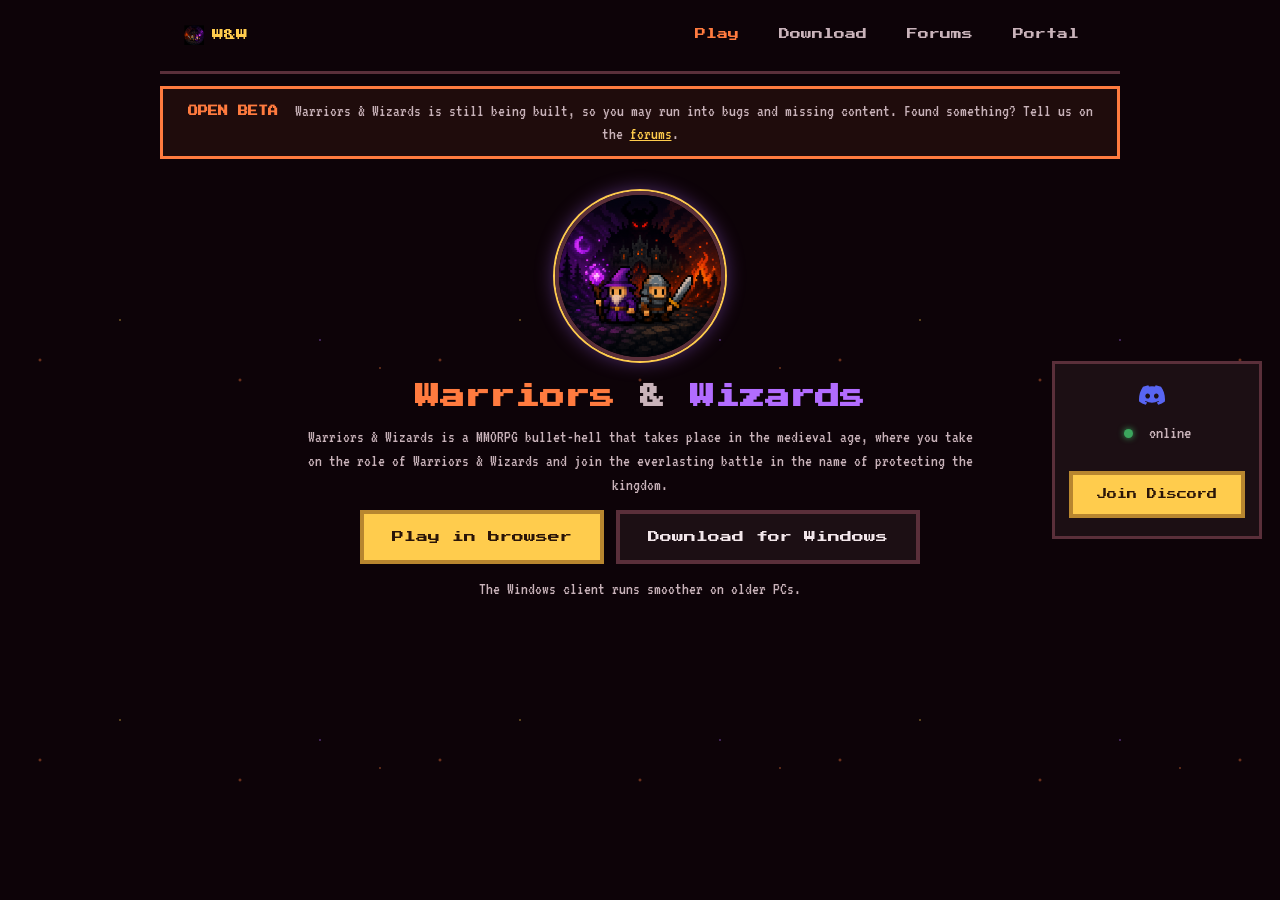
==== index.html @ 1b779837 "hmm" ====
<!DOCTYPE html>
<html lang="en">
<head>
<meta charset="UTF-8">
<meta name="viewport" content="width=device-width, initial-scale=1.0">
<title>Warriors &amp; Wizards</title>
<meta name="description" content="Warriors &amp; Wizards is a free online action RPG. Play it in your browser or download the Windows client.">
<link rel="icon" href="assets/favicon-32.png" type="image/png" sizes="32x32">
<link rel="apple-touch-icon" href="assets/favicon-192.png">
<link rel="preconnect" href="https://fonts.googleapis.com">
<link rel="preconnect" href="https://fonts.gstatic.com" crossorigin>
<link href="https://fonts.googleapis.com/css2?family=Press+Start+2P&family=VT323&display=swap" rel="stylesheet">
<link rel="stylesheet" href="css/style.css">
</head>
<body>

<div class="embers"></div>

<nav class="site-nav" aria-label="Site">
  <a class="nav-brand" href="/"><img src="assets/favicon-32.png" alt="" width="20" height="20"> W&amp;W</a>
  <div class="nav-links">
    <a href="https://play.warriorsandwizards.com" class="nav-link nav-play">Play</a>
    <a href="/download/" class="nav-link">Download</a>
    <a href="https://forums.warriorsandwizards.com" class="nav-link">Forums</a>
    <a href="https://portal.warriorsandwizards.com" class="nav-link">Portal</a>
  </div>
</nav>

<div class="beta-banner" role="note">
  <strong>OPEN BETA</strong> Warriors &amp; Wizards is still being built, so you may run into bugs and missing content. Found something? Tell us on the <a href="https://forums.warriorsandwizards.com">forums</a>.
</div>

<main>
  <section class="hero">
    <div class="hero-art-wrap">
      <img class="hero-art" src="assets/hero-art.png" alt="Wizards &amp; Warriors key art — a wizard and warrior stand before a burning castle under a purple moon">
    </div>
    <div class="hero-text">
      <h1 class="game-title"><span class="t-war">Warriors</span> <span class="amp">&amp;</span> <span class="t-wiz">Wizards</span></h1>
      <p class="tagline">Warriors &amp; Wizards is a MMORPG bullet-hell that takes place in the medieval age, where you take on the role of Warriors &amp; Wizards and join the everlasting battle in the name of protecting the kingdom.</p>
      <div class="cta-row">
        <a class="btn btn-primary" href="https://play.warriorsandwizards.com">Play in browser</a>
        <a class="btn btn-secondary" href="/download/">Download for Windows</a>
      </div>
      <p class="hint">The Windows client runs smoother on older PCs.</p>
    </div>
  </section>

</main>

<aside class="side-ad">
    <div id="discord-card" class="discord-card" hidden>
      <div class="discord-head">
        <svg class="discord-icon" viewBox="0 0 127.14 96.36" aria-hidden="true">
          <path fill="currentColor" d="M107.7,8.07A105.15,105.15,0,0,0,81.47,0a72.06,72.06,0,0,0-3.36,6.83A97.68,97.68,0,0,0,49,6.83,72.37,72.37,0,0,0,45.64,0,105.89,105.89,0,0,0,19.39,8.09C2.79,32.65-1.71,56.6.54,80.21h0A105.73,105.73,0,0,0,32.71,96.36,77.7,77.7,0,0,0,39.6,85.25a68.42,68.42,0,0,1-10.85-5.18c.91-.66,1.8-1.34,2.66-2a75.57,75.57,0,0,0,64.32,0c.87.71,1.76,1.39,2.66,2a68.68,68.68,0,0,1-10.87,5.19,77,77,0,0,0,6.89,11.1A105.25,105.25,0,0,0,126.6,80.22h0C129.24,52.84,122.09,29.11,107.7,8.07ZM42.45,65.69C36.18,65.69,31,60,31,53s5-12.74,11.43-12.74S54,46,53.89,53,48.84,65.69,42.45,65.69Zm42.24,0C78.41,65.69,73.25,60,73.25,53s5-12.74,11.44-12.74S96.23,46,96.12,53,91.08,65.69,84.69,65.69Z"/>
        </svg>
        <span id="discord-name" class="discord-name"></span>
      </div>
      <div class="discord-status">
        <span class="online-dot"></span>
        <span id="discord-online"></span> online
      </div>
      <div id="discord-avatars" class="discord-avatars"></div>
      <a id="discord-join" class="btn btn-primary" href="#" target="_blank" rel="noopener">Join Discord</a>
    </div>
</aside>

<script src="js/script.js"></script>
</body>
</html>
---- css/style.css ----
:root {
  --bg: #0d0308;
  --panel: #1c0f14;
  --border: #5a2f3a;
  --gold: #ffcc4d;
  --purple: #b26cff;
  --ember: #ff7b3f;
  --text: #f2e6ea;
  --text-dim: #c9b3ba;
  --font-pixel: 'Press Start 2P', monospace;
  --font-body: 'VT323', monospace;
}

* { box-sizing: border-box; }

body {
  margin: 0;
  background: var(--bg);
  color: var(--text);
  font-family: var(--font-body);
  font-size: 20px;
  line-height: 1.5;
  overflow-x: hidden;
}

/* drifting ember particles for atmosphere */
.embers {
  position: fixed;
  inset: 0;
  z-index: -1;
  pointer-events: none;
  background-image:
    radial-gradient(2px 2px at 10% 90%, var(--ember), transparent),
    radial-gradient(1.5px 1.5px at 30% 80%, var(--gold), transparent),
    radial-gradient(2px 2px at 60% 95%, var(--ember), transparent),
    radial-gradient(1.5px 1.5px at 80% 85%, var(--purple), transparent),
    radial-gradient(1.5px 1.5px at 95% 92%, var(--ember), transparent);
  background-repeat: repeat;
  background-size: 400px 400px;
  animation: drift 14s linear infinite;
  opacity: 0.6;
}
@keyframes drift {
  from { background-position: 0 0; }
  to { background-position: 0 -400px; }
}

.hero {
  display: flex;
  flex-direction: column;
  align-items: center;
  text-align: center;
  gap: 18px;
  max-width: 720px;
  margin: 0 auto;
  padding: 32px 24px 12px;
}
.hero-text {
  max-width: 100%;
}
.game-title {
  font-family: var(--font-pixel);
  font-size: 25px;
  line-height: 1.4;
  margin: 0 0 11px;
}
.t-war { color: var(--ember); }
.t-wiz { color: var(--purple); }
.amp { color: var(--text-dim); }
.hero-art-wrap {
  flex: 0 0 auto;
  width: 170px;
  height: 170px;
  border-radius: 50%;
  overflow: hidden;
  border: 4px solid var(--border);
  box-shadow: 0 0 0 2px var(--gold), 0 0 20px rgba(178, 108, 255, 0.45);
}
.hero-art {
  width: 100%;
  height: 100%;
  object-fit: cover;
  display: block;
}

.info {
  text-align: center;
  padding: 12px 24px 40px;
  max-width: 680px;
  margin: 0 auto;
}
.coming-soon {
  font-family: var(--font-pixel);
  font-size: 16px;
  color: var(--gold);
  letter-spacing: 2px;
  margin-bottom: 11px;
}
.glow {
  text-shadow: 0 0 10px rgba(255, 204, 77, 0.6), 0 0 22px rgba(178, 108, 255, 0.4);
}
.tagline {
  font-size: 17px;
  line-height: 1.4;
  color: var(--text-dim);
  margin: 0 0 14px;
}
.tagline:last-child {
  margin-bottom: 0;
}

.discord-card {
  display: inline-flex;
  flex-direction: column;
  align-items: center;
  gap: 14px;
  background: var(--panel);
  border: 3px solid var(--border);
  padding: 22px 28px;
}
.discord-head {
  display: flex;
  align-items: center;
  gap: 10px;
}
.discord-icon {
  width: 26px;
  height: 26px;
  color: #5865f2;
}
.discord-name {
  font-family: var(--font-pixel);
  font-size: 13px;
  color: var(--text);
}
.discord-status {
  display: flex;
  align-items: center;
  gap: 8px;
  font-size: 18px;
  color: var(--text-dim);
}
.online-dot {
  width: 9px;
  height: 9px;
  border-radius: 50%;
  background: #3ba55d;
  box-shadow: 0 0 6px #3ba55d;
}
.discord-avatars {
  display: flex;
}
.discord-avatar {
  width: 32px;
  height: 32px;
  border-radius: 50%;
  border: 2px solid var(--panel);
  margin-left: -10px;
  background: #23272a;
}
.discord-avatar:first-child { margin-left: 0; }

.btn {
  display: inline-block;
  padding: 14px 28px;
  font-family: var(--font-pixel);
  font-size: 12px;
  text-decoration: none;
  border: 4px solid var(--border);
  transition: transform 0.1s ease, background 0.15s ease;
}
.btn:active { transform: translateY(2px); }
.btn-primary {
  background: var(--gold);
  color: #2a1508;
  border-color: #b8862f;
}
.btn-primary:hover { background: #ffd86b; }

.site-footer {
  text-align: center;
  padding: 24px;
  font-size: 16px;
  color: var(--text-dim);
}
.site-footer a {
  color: var(--purple);
  text-decoration: none;
}
.site-footer a:hover { color: var(--gold); }

@media (max-width: 640px) {
  .hero {
    flex-direction: column;
    text-align: center;
    padding-top: 24px;
    gap: 18px;
  }
  .hero-text { text-align: center; }
  .hero-art-wrap { width: 130px; height: 130px; }
  .game-title { font-size: 21px; }
  .coming-soon { font-size: 15px; }
  .tagline { font-size: 16px; }
}

/* ---- site navigation (Play / Download / Forums) ---- */
.site-nav {
  display: flex;
  align-items: center;
  justify-content: space-between;
  gap: 16px;
  max-width: 960px;
  margin: 0 auto;
  padding: 14px 24px;
  border-bottom: 3px solid var(--border);
}
.nav-brand {
  display: inline-flex;
  align-items: center;
  gap: 8px;
  font-family: var(--font-pixel);
  font-size: 12px;
  color: var(--gold);
  text-decoration: none;
}
.nav-links { display: flex; gap: 6px; }
.nav-link {
  font-family: var(--font-pixel);
  font-size: 11px;
  color: var(--text-dim);
  text-decoration: none;
  padding: 10px 14px;
  border: 3px solid transparent;
}
.nav-link:hover, .nav-link.is-current { color: var(--gold); border-color: var(--border); background: var(--panel); }
.nav-play { color: var(--ember); }

/* ---- landing calls to action ---- */
.cta-row {
  display: flex;
  flex-wrap: wrap;
  justify-content: center;
  gap: 12px;
  margin: 6px 0 12px;
}
.btn-secondary {
  background: var(--panel);
  color: var(--text);
  border-color: var(--border);
}
.btn-secondary:hover { border-color: var(--purple); color: var(--gold); }
.hint {
  font-size: 17px;
  color: var(--text-dim);
  margin: 0;
}
.hint a { color: var(--purple); text-decoration: none; }
.hint a:hover { color: var(--gold); }

/* ---- beta warning under the nav, on every page ---- */
.beta-banner {
  max-width: 960px;
  margin: 12px auto 0;
  padding: 10px 16px;
  border: 3px solid var(--ember);
  background: rgba(255, 123, 63, .08);
  color: var(--text-dim);
  font-size: 17px;
  line-height: 1.4;
  text-align: center;
}
.beta-banner strong { font-family: var(--font-pixel); font-size: 10px; color: var(--ember); margin-right: 10px; }
.beta-banner a { color: var(--gold); }
.beta-note { color: var(--ember); }

/* ---- inner pages (Download) ---- */
.page {
  max-width: 900px;
  margin: 0 auto;
  padding: 28px 24px 40px;
  text-align: center;
}
.page-title {
  font-family: var(--font-pixel);
  font-size: 20px;
  color: var(--gold);
  margin: 0 0 12px;
}
.cards {
  display: grid;
  grid-template-columns: repeat(auto-fit, minmax(300px, 1fr));
  gap: 20px;
  margin: 22px 0;
  text-align: left;
}
.card {
  background: var(--panel);
  border: 3px solid var(--border);
  padding: 22px 24px;
  display: flex;
  flex-direction: column;
  gap: 12px;
}
.card-title {
  font-family: var(--font-pixel);
  font-size: 13px;
  color: var(--text);
  margin: 0;
}
.card p { margin: 0; }
.card .btn { align-self: flex-start; }
.steps { margin: 0; padding-left: 22px; }
.steps li { margin-bottom: 6px; }
.fine { font-size: 17px; color: var(--text-dim); }
code { font-family: var(--font-body); background: var(--bg); border: 1px solid var(--border); padding: 0 6px; }

@media (max-width: 640px) {
  .site-nav { padding: 10px 14px; }
  .nav-link { font-size: 9px; padding: 8px 8px; }
  .nav-brand { font-size: 10px; }
  .card .btn { align-self: stretch; text-align: center; }
}

/* ---- requirements on the landing page ---- */
.specs {
  max-width: 900px;
  margin: 0 auto;
  padding: 8px 24px 12px;
  text-align: center;
}
.section-title {
  font-family: var(--font-pixel);
  font-size: 14px;
  color: var(--gold);
  margin: 0 0 4px;
}
.specs .cards { margin: 16px 0 12px; }

/* ---- three requirement cards in one row ---- */
.specs .cards { grid-template-columns: repeat(3, 1fr); }
@media (max-width: 860px) { .specs .cards { grid-template-columns: 1fr; } }

/* ---- Discord panel on the side, tall like a banner ad ---- */
.side-ad {
  position: fixed;
  right: 18px;
  top: 50%;
  transform: translateY(-50%);
  width: 210px;
  z-index: 5;
}
.side-ad .discord-card {
  display: flex;
  width: 100%;
  padding: 18px 14px;
  gap: 12px;
}
.side-ad .discord-name { font-size: 11px; text-align: center; }
.side-ad .discord-avatars { flex-wrap: wrap; justify-content: center; }
.side-ad .discord-avatar { margin-left: -6px; }
.side-ad .btn { padding: 12px 16px; font-size: 10px; text-align: center; width: 100%; }
@media (max-width: 1240px) {
  .side-ad { position: static; transform: none; width: auto; margin: 0 auto 32px; text-align: center; }
  .side-ad .discord-card { display: inline-flex; width: auto; }
}

/* ---- a card that spans the whole row, centered (the browser card under the two client cards) ---- */
.card-wide { grid-column: 1 / -1; align-items: center; text-align: center; }
.card-wide .btn { align-self: center; }
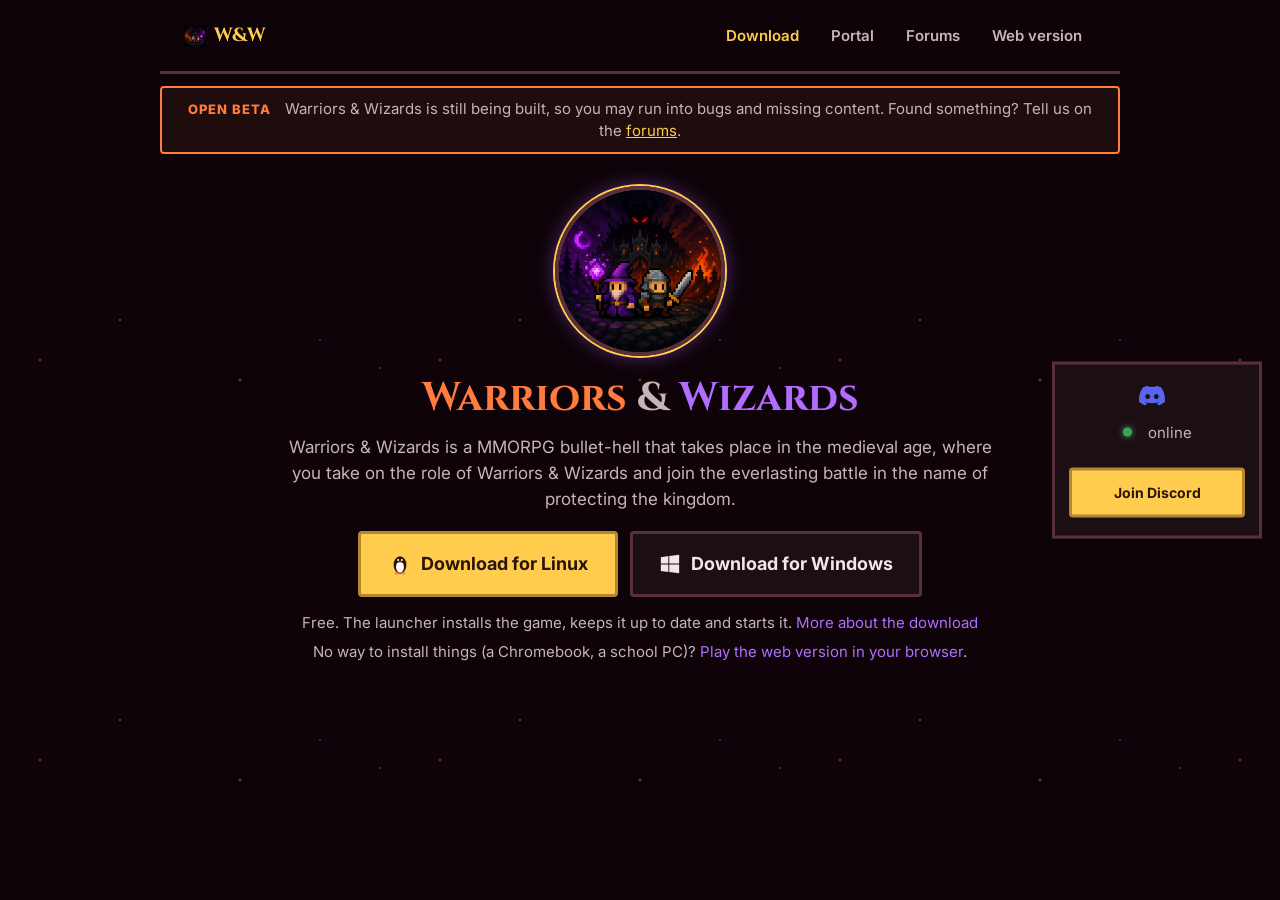
==== commit eb89e5c5: "things are looking official now" ====
--- a/index.html
+++ b/index.html
@@ -4,12 +4,12 @@
 <meta charset="UTF-8">
 <meta name="viewport" content="width=device-width, initial-scale=1.0">
 <title>Warriors &amp; Wizards</title>
-<meta name="description" content="Warriors &amp; Wizards is a free online action RPG. Play it in your browser or download the Windows client.">
+<meta name="description" content="Warriors &amp; Wizards is a free online action RPG. Download the launcher for Windows or Linux, or play in your browser.">
 <link rel="icon" href="assets/favicon-32.png" type="image/png" sizes="32x32">
 <link rel="apple-touch-icon" href="assets/favicon-192.png">
 <link rel="preconnect" href="https://fonts.googleapis.com">
 <link rel="preconnect" href="https://fonts.gstatic.com" crossorigin>
-<link href="https://fonts.googleapis.com/css2?family=Press+Start+2P&family=VT323&display=swap" rel="stylesheet">
+<link href="https://fonts.googleapis.com/css2?family=Cinzel:wght@700&family=Inter:wght@400;600;700;800&display=swap" rel="stylesheet">
 <link rel="stylesheet" href="css/style.css">
 </head>
 <body>
@@ -17,12 +17,12 @@
 <div class="embers"></div>
 
 <nav class="site-nav" aria-label="Site">
-  <a class="nav-brand" href="/"><img src="assets/favicon-32.png" alt="" width="20" height="20"> W&amp;W</a>
+  <a class="nav-brand" href="/"><img src="assets/favicon-32.png" alt="" width="22" height="22"> W&amp;W</a>
   <div class="nav-links">
-    <a href="https://play.warriorsandwizards.com" class="nav-link nav-play">Play</a>
-    <a href="/download/" class="nav-link">Download</a>
+    <a href="/download/" class="nav-link nav-download">Download</a>
+    <a href="https://portal.warriorsandwizards.com" class="nav-link">Portal</a>
     <a href="https://forums.warriorsandwizards.com" class="nav-link">Forums</a>
-    <a href="https://portal.warriorsandwizards.com" class="nav-link">Portal</a>
+    <a href="https://play.warriorsandwizards.com" class="nav-link">Web version</a>
   </div>
 </nav>
 
@@ -33,16 +33,23 @@
 <main>
   <section class="hero">
     <div class="hero-art-wrap">
-      <img class="hero-art" src="assets/hero-art.png" alt="Wizards &amp; Warriors key art — a wizard and warrior stand before a burning castle under a purple moon">
+      <img class="hero-art" src="assets/hero-art.png" alt="Warriors &amp; Wizards key art: a wizard and a warrior stand before a burning castle under a purple moon">
     </div>
     <div class="hero-text">
       <h1 class="game-title"><span class="t-war">Warriors</span> <span class="amp">&amp;</span> <span class="t-wiz">Wizards</span></h1>
       <p class="tagline">Warriors &amp; Wizards is a MMORPG bullet-hell that takes place in the medieval age, where you take on the role of Warriors &amp; Wizards and join the everlasting battle in the name of protecting the kingdom.</p>
-      <div class="cta-row">
-        <a class="btn btn-primary" href="https://play.warriorsandwizards.com">Play in browser</a>
-        <a class="btn btn-secondary" href="/download/">Download for Windows</a>
+      <div class="cta-row" id="downloads">
+        <a class="btn btn-primary btn-os" id="dl-windows" href="/downloads/WaWLauncher.exe">
+          <svg viewBox="0 0 24 24" aria-hidden="true"><path fill="currentColor" d="M2 4.5 10.2 3.4v8.1H2zM11.2 3.2 22 1.8v9.7H11.2zM2 12.5h8.2v8.1L2 19.5zM11.2 12.5H22v9.7l-10.8-1.4z"/></svg>
+          Download for Windows
+        </a>
+        <a class="btn btn-primary btn-os" id="dl-linux" href="/downloads/WaWLauncher-linux.tar.gz">
+          <svg viewBox="0 0 24 24" aria-hidden="true"><ellipse cx="12" cy="13" rx="7" ry="9.5" fill="currentColor"/><ellipse cx="12" cy="15.5" rx="4.3" ry="6" fill="#fff"/><circle cx="10" cy="7.6" r="1.1" fill="#fff"/><circle cx="14" cy="7.6" r="1.1" fill="#fff"/><path d="M10.4 9.6h3.2L12 11.4z" fill="#ff7b3f"/><ellipse cx="8.3" cy="22.3" rx="2.6" ry="1.2" fill="#ff7b3f"/><ellipse cx="15.7" cy="22.3" rx="2.6" ry="1.2" fill="#ff7b3f"/></svg>
+          Download for Linux
+        </a>
       </div>
-      <p class="hint">The Windows client runs smoother on older PCs.</p>
+      <p class="hint">Free. The launcher installs the game, keeps it up to date and starts it. <a href="/download/">More about the download</a></p>
+      <p class="hint" id="alt-hint">No way to install things (a Chromebook, a school PC)? <a href="https://play.warriorsandwizards.com">Play the web version in your browser</a>.</p>
     </div>
   </section>
 
@@ -65,6 +72,7 @@
     </div>
 </aside>
 
+<script src="js/os.js"></script>
 <script src="js/script.js"></script>
 </body>
 </html>
--- a/css/style.css
+++ b/css/style.css
@@ -1,3 +1,5 @@
+/* Fonts (2026-09-22): the pixel fonts (Press Start 2P / VT323) were hard to read at small sizes; titles are Cinzel now, everything
+   else Inter. */
 :root {
   --bg: #0d0308;
   --panel: #1c0f14;
@@ -7,8 +9,8 @@
   --ember: #ff7b3f;
   --text: #f2e6ea;
   --text-dim: #c9b3ba;
-  --font-pixel: 'Press Start 2P', monospace;
-  --font-body: 'VT323', monospace;
+  --font-display: 'Cinzel', Georgia, serif;
+  --font-ui: 'Inter', system-ui, -apple-system, 'Segoe UI', Roboto, sans-serif;
 }
 
 * { box-sizing: border-box; }
@@ -17,9 +19,9 @@
   margin: 0;
   background: var(--bg);
   color: var(--text);
-  font-family: var(--font-body);
-  font-size: 20px;
-  line-height: 1.5;
+  font-family: var(--font-ui);
+  font-size: 17px;
+  line-height: 1.55;
   overflow-x: hidden;
 }
 
@@ -51,7 +53,7 @@
   align-items: center;
   text-align: center;
   gap: 18px;
-  max-width: 720px;
+  max-width: 760px;
   margin: 0 auto;
   padding: 32px 24px 12px;
 }
@@ -59,10 +61,11 @@
   max-width: 100%;
 }
 .game-title {
-  font-family: var(--font-pixel);
-  font-size: 25px;
-  line-height: 1.4;
-  margin: 0 0 11px;
+  font-family: var(--font-display);
+  font-weight: 700;
+  font-size: 40px;
+  line-height: 1.2;
+  margin: 0 0 12px;
 }
 .t-war { color: var(--ember); }
 .t-wiz { color: var(--purple); }
@@ -83,27 +86,11 @@
   display: block;
 }
 
-.info {
-  text-align: center;
-  padding: 12px 24px 40px;
-  max-width: 680px;
-  margin: 0 auto;
-}
-.coming-soon {
-  font-family: var(--font-pixel);
-  font-size: 16px;
-  color: var(--gold);
-  letter-spacing: 2px;
-  margin-bottom: 11px;
-}
-.glow {
-  text-shadow: 0 0 10px rgba(255, 204, 77, 0.6), 0 0 22px rgba(178, 108, 255, 0.4);
-}
 .tagline {
   font-size: 17px;
-  line-height: 1.4;
-  color: var(--text-dim);
-  margin: 0 0 14px;
+  line-height: 1.55;
+  color: var(--text-dim);
+  margin: 0 0 18px;
 }
 .tagline:last-child {
   margin-bottom: 0;
@@ -129,15 +116,15 @@
   color: #5865f2;
 }
 .discord-name {
-  font-family: var(--font-pixel);
-  font-size: 13px;
+  font-weight: 700;
+  font-size: 15px;
   color: var(--text);
 }
 .discord-status {
   display: flex;
   align-items: center;
   gap: 8px;
-  font-size: 18px;
+  font-size: 15px;
   color: var(--text-dim);
 }
 .online-dot {
@@ -162,11 +149,13 @@
 
 .btn {
   display: inline-block;
-  padding: 14px 28px;
-  font-family: var(--font-pixel);
-  font-size: 12px;
+  padding: 13px 26px;
+  font-family: var(--font-ui);
+  font-weight: 700;
+  font-size: 16px;
   text-decoration: none;
-  border: 4px solid var(--border);
+  border: 3px solid var(--border);
+  border-radius: 4px;
   transition: transform 0.1s ease, background 0.15s ease;
 }
 .btn:active { transform: translateY(2px); }
@@ -176,11 +165,29 @@
   border-color: #b8862f;
 }
 .btn-primary:hover { background: #ffd86b; }
+.btn-secondary {
+  background: var(--panel);
+  color: var(--text);
+  border-color: var(--border);
+}
+.btn-secondary:hover { border-color: var(--purple); color: var(--gold); }
+
+/* the two download buttons on the landing page: an OS icon + the label, same width */
+.btn-os {
+  display: inline-flex;
+  align-items: center;
+  justify-content: center;
+  gap: 10px;
+  min-width: 260px;
+  padding: 16px 26px;
+  font-size: 18px;
+}
+.btn-os svg { width: 22px; height: 22px; flex: 0 0 auto; }
 
 .site-footer {
   text-align: center;
   padding: 24px;
-  font-size: 16px;
+  font-size: 15px;
   color: var(--text-dim);
 }
 .site-footer a {
@@ -191,19 +198,15 @@
 
 @media (max-width: 640px) {
   .hero {
-    flex-direction: column;
-    text-align: center;
     padding-top: 24px;
-    gap: 18px;
   }
-  .hero-text { text-align: center; }
   .hero-art-wrap { width: 130px; height: 130px; }
-  .game-title { font-size: 21px; }
-  .coming-soon { font-size: 15px; }
+  .game-title { font-size: 30px; }
   .tagline { font-size: 16px; }
-}
-
-/* ---- site navigation (Play / Download / Forums) ---- */
+  .btn-os { min-width: 0; width: 100%; }
+}
+
+/* ---- site navigation ---- */
 .site-nav {
   display: flex;
   align-items: center;
@@ -218,22 +221,24 @@
   display: inline-flex;
   align-items: center;
   gap: 8px;
-  font-family: var(--font-pixel);
-  font-size: 12px;
+  font-family: var(--font-display);
+  font-weight: 700;
+  font-size: 19px;
   color: var(--gold);
   text-decoration: none;
 }
-.nav-links { display: flex; gap: 6px; }
+.nav-links { display: flex; gap: 4px; flex-wrap: wrap; justify-content: flex-end; }
 .nav-link {
-  font-family: var(--font-pixel);
-  font-size: 11px;
+  font-weight: 600;
+  font-size: 15px;
   color: var(--text-dim);
   text-decoration: none;
-  padding: 10px 14px;
-  border: 3px solid transparent;
+  padding: 8px 12px;
+  border: 2px solid transparent;
+  border-radius: 4px;
 }
 .nav-link:hover, .nav-link.is-current { color: var(--gold); border-color: var(--border); background: var(--panel); }
-.nav-play { color: var(--ember); }
+.nav-download { color: var(--gold); }
 
 /* ---- landing calls to action ---- */
 .cta-row {
@@ -241,50 +246,45 @@
   flex-wrap: wrap;
   justify-content: center;
   gap: 12px;
-  margin: 6px 0 12px;
-}
-.btn-secondary {
-  background: var(--panel);
-  color: var(--text);
-  border-color: var(--border);
-}
-.btn-secondary:hover { border-color: var(--purple); color: var(--gold); }
+  margin: 6px 0 14px;
+}
 .hint {
-  font-size: 17px;
-  color: var(--text-dim);
-  margin: 0;
+  font-size: 15px;
+  color: var(--text-dim);
+  margin: 0 0 6px;
 }
 .hint a { color: var(--purple); text-decoration: none; }
-.hint a:hover { color: var(--gold); }
+.hint a:hover { color: var(--gold); text-decoration: underline; }
 
 /* ---- beta warning under the nav, on every page ---- */
 .beta-banner {
   max-width: 960px;
   margin: 12px auto 0;
   padding: 10px 16px;
-  border: 3px solid var(--ember);
+  border: 2px solid var(--ember);
+  border-radius: 4px;
   background: rgba(255, 123, 63, .08);
   color: var(--text-dim);
-  font-size: 17px;
-  line-height: 1.4;
+  font-size: 15px;
+  line-height: 1.45;
   text-align: center;
 }
-.beta-banner strong { font-family: var(--font-pixel); font-size: 10px; color: var(--ember); margin-right: 10px; }
+.beta-banner strong { font-weight: 800; font-size: 13px; letter-spacing: 1px; color: var(--ember); margin-right: 10px; }
 .beta-banner a { color: var(--gold); }
-.beta-note { color: var(--ember); }
 
 /* ---- inner pages (Download) ---- */
 .page {
-  max-width: 900px;
+  max-width: 860px;
   margin: 0 auto;
   padding: 28px 24px 40px;
   text-align: center;
 }
 .page-title {
-  font-family: var(--font-pixel);
-  font-size: 20px;
+  font-family: var(--font-display);
+  font-weight: 700;
+  font-size: 32px;
   color: var(--gold);
-  margin: 0 0 12px;
+  margin: 0 0 8px;
 }
 .cards {
   display: grid;
@@ -296,49 +296,59 @@
 .card {
   background: var(--panel);
   border: 3px solid var(--border);
+  border-radius: 6px;
   padding: 22px 24px;
   display: flex;
   flex-direction: column;
   gap: 12px;
 }
 .card-title {
-  font-family: var(--font-pixel);
-  font-size: 13px;
+  font-family: var(--font-display);
+  font-weight: 700;
+  font-size: 22px;
   color: var(--text);
   margin: 0;
 }
 .card p { margin: 0; }
 .card .btn { align-self: flex-start; }
-.steps { margin: 0; padding-left: 22px; }
-.steps li { margin-bottom: 6px; }
-.fine { font-size: 17px; color: var(--text-dim); }
-code { font-family: var(--font-body); background: var(--bg); border: 1px solid var(--border); padding: 0 6px; }
+.fine { font-size: 14px; color: var(--text-dim); }
+code { font-family: ui-monospace, Consolas, monospace; font-size: 14px; background: var(--bg); border: 1px solid var(--border); padding: 1px 6px; border-radius: 3px; }
+
+/* ---- "Can't install anything?" strip under the download cards ---- */
+.alt-play {
+  display: flex;
+  flex-wrap: wrap;
+  align-items: center;
+  justify-content: center;
+  gap: 14px;
+  margin: 4px 0 22px;
+  color: var(--text-dim);
+  font-size: 15px;
+}
+.alt-play .btn { padding: 9px 18px; font-size: 14px; }
+
+/* ---- folded system requirements ---- */
+.reqs {
+  max-width: 640px;
+  margin: 0 auto 18px;
+  text-align: left;
+  background: var(--panel);
+  border: 2px solid var(--border);
+  border-radius: 6px;
+  padding: 12px 18px;
+}
+.reqs summary { cursor: pointer; font-weight: 700; color: var(--gold); }
+.reqs ul { margin: 10px 0 4px; padding-left: 20px; font-size: 15px; color: var(--text-dim); }
+.reqs li { margin-bottom: 6px; }
+.reqs strong { color: var(--text); }
 
 @media (max-width: 640px) {
-  .site-nav { padding: 10px 14px; }
-  .nav-link { font-size: 9px; padding: 8px 8px; }
-  .nav-brand { font-size: 10px; }
+  .site-nav { padding: 10px 14px; flex-wrap: wrap; justify-content: center; }
+  .nav-link { font-size: 14px; padding: 6px 8px; }
+  .nav-brand { font-size: 16px; }
   .card .btn { align-self: stretch; text-align: center; }
-}
-
-/* ---- requirements on the landing page ---- */
-.specs {
-  max-width: 900px;
-  margin: 0 auto;
-  padding: 8px 24px 12px;
-  text-align: center;
-}
-.section-title {
-  font-family: var(--font-pixel);
-  font-size: 14px;
-  color: var(--gold);
-  margin: 0 0 4px;
-}
-.specs .cards { margin: 16px 0 12px; }
-
-/* ---- three requirement cards in one row ---- */
-.specs .cards { grid-template-columns: repeat(3, 1fr); }
-@media (max-width: 860px) { .specs .cards { grid-template-columns: 1fr; } }
+  .page-title { font-size: 26px; }
+}
 
 /* ---- Discord panel on the side, tall like a banner ad ---- */
 .side-ad {
@@ -355,15 +365,11 @@
   padding: 18px 14px;
   gap: 12px;
 }
-.side-ad .discord-name { font-size: 11px; text-align: center; }
+.side-ad .discord-name { font-size: 14px; text-align: center; }
 .side-ad .discord-avatars { flex-wrap: wrap; justify-content: center; }
 .side-ad .discord-avatar { margin-left: -6px; }
-.side-ad .btn { padding: 12px 16px; font-size: 10px; text-align: center; width: 100%; }
+.side-ad .btn { padding: 11px 16px; font-size: 14px; text-align: center; width: 100%; }
 @media (max-width: 1240px) {
   .side-ad { position: static; transform: none; width: auto; margin: 0 auto 32px; text-align: center; }
   .side-ad .discord-card { display: inline-flex; width: auto; }
 }
-
-/* ---- a card that spans the whole row, centered (the browser card under the two client cards) ---- */
-.card-wide { grid-column: 1 / -1; align-items: center; text-align: center; }
-.card-wide .btn { align-self: center; }
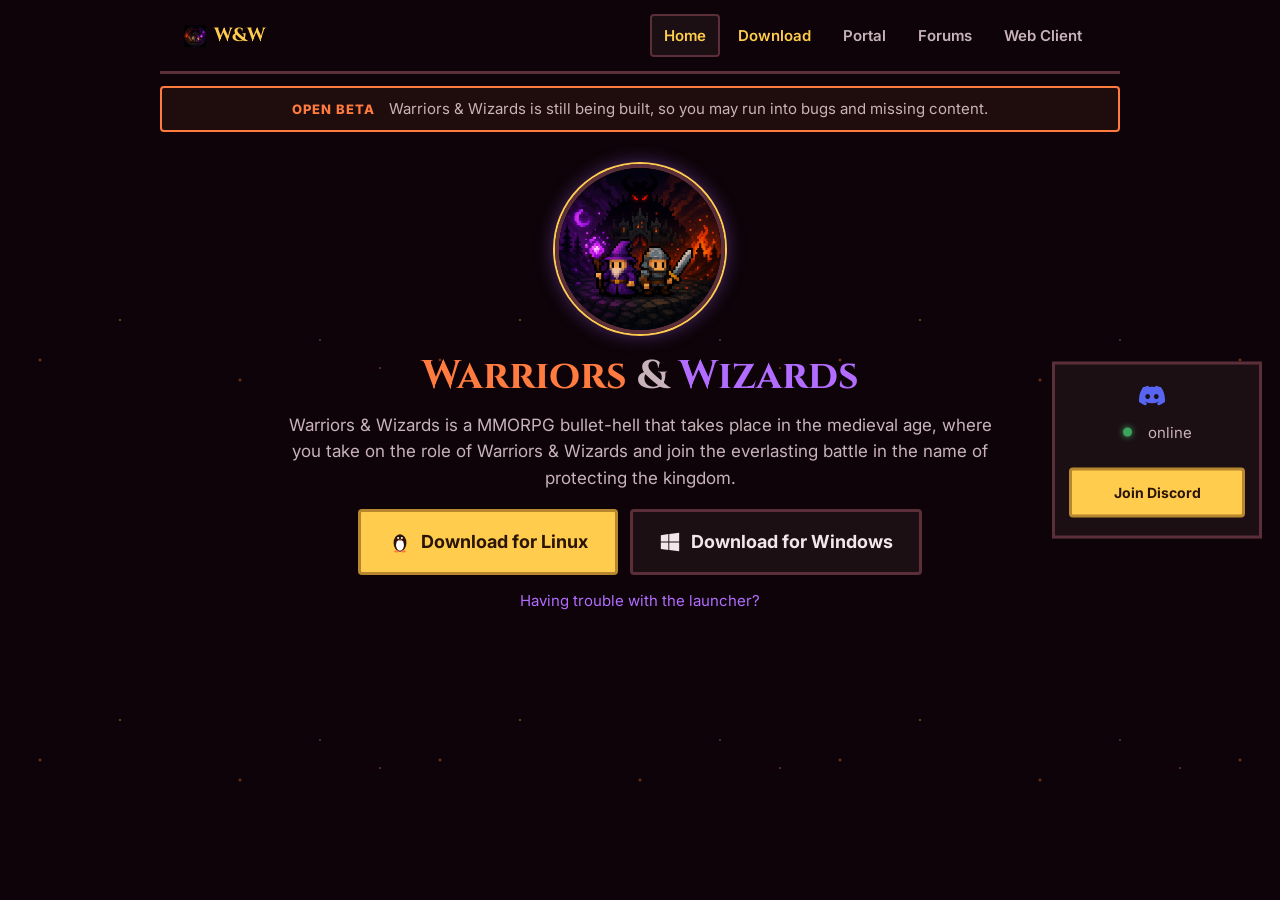
==== commit 3ef4dff4: "polished up" ====
--- a/index.html
+++ b/index.html
@@ -19,15 +19,16 @@
 <nav class="site-nav" aria-label="Site">
   <a class="nav-brand" href="/"><img src="assets/favicon-32.png" alt="" width="22" height="22"> W&amp;W</a>
   <div class="nav-links">
+    <a href="/" class="nav-link is-current">Home</a>
     <a href="/download/" class="nav-link nav-download">Download</a>
     <a href="https://portal.warriorsandwizards.com" class="nav-link">Portal</a>
     <a href="https://forums.warriorsandwizards.com" class="nav-link">Forums</a>
-    <a href="https://play.warriorsandwizards.com" class="nav-link">Web version</a>
+    <a href="https://play.warriorsandwizards.com" class="nav-link">Web Client</a>
   </div>
 </nav>
 
 <div class="beta-banner" role="note">
-  <strong>OPEN BETA</strong> Warriors &amp; Wizards is still being built, so you may run into bugs and missing content. Found something? Tell us on the <a href="https://forums.warriorsandwizards.com">forums</a>.
+  <strong>OPEN BETA</strong> Warriors &amp; Wizards is still being built, so you may run into bugs and missing content.
 </div>
 
 <main>
@@ -48,8 +49,8 @@
           Download for Linux
         </a>
       </div>
-      <p class="hint">Free. The launcher installs the game, keeps it up to date and starts it. <a href="/download/">More about the download</a></p>
-      <p class="hint" id="alt-hint">No way to install things (a Chromebook, a school PC)? <a href="https://play.warriorsandwizards.com">Play the web version in your browser</a>.</p>
+      <p class="hint"><a href="/download/#faq">Having trouble with the launcher?</a></p>
+      <p class="hint" id="alt-hint" hidden></p>
     </div>
   </section>
 
--- a/css/style.css
+++ b/css/style.css
@@ -314,7 +314,7 @@
 .fine { font-size: 14px; color: var(--text-dim); }
 code { font-family: ui-monospace, Consolas, monospace; font-size: 14px; background: var(--bg); border: 1px solid var(--border); padding: 1px 6px; border-radius: 3px; }
 
-/* ---- "Can't install anything?" strip under the download cards ---- */
+/* ---- Web Client button under the download cards ---- */
 .alt-play {
   display: flex;
   flex-wrap: wrap;
@@ -341,6 +341,13 @@
 .reqs ul { margin: 10px 0 4px; padding-left: 20px; font-size: 15px; color: var(--text-dim); }
 .reqs li { margin-bottom: 6px; }
 .reqs strong { color: var(--text); }
+.reqs p { margin: 10px 0 4px; font-size: 15px; color: var(--text-dim); }
+.reqs p a { color: var(--purple); }
+
+/* ---- launcher FAQ on the Download page: one folded .reqs box per question ---- */
+.faq { max-width: 640px; margin: 8px auto 18px; scroll-margin-top: 20px; }
+.faq-title { font-family: 'Cinzel', serif; color: var(--gold); font-size: 22px; margin: 0 0 12px; }
+.faq .reqs { margin-bottom: 8px; }
 
 @media (max-width: 640px) {
   .site-nav { padding: 10px 14px; flex-wrap: wrap; justify-content: center; }
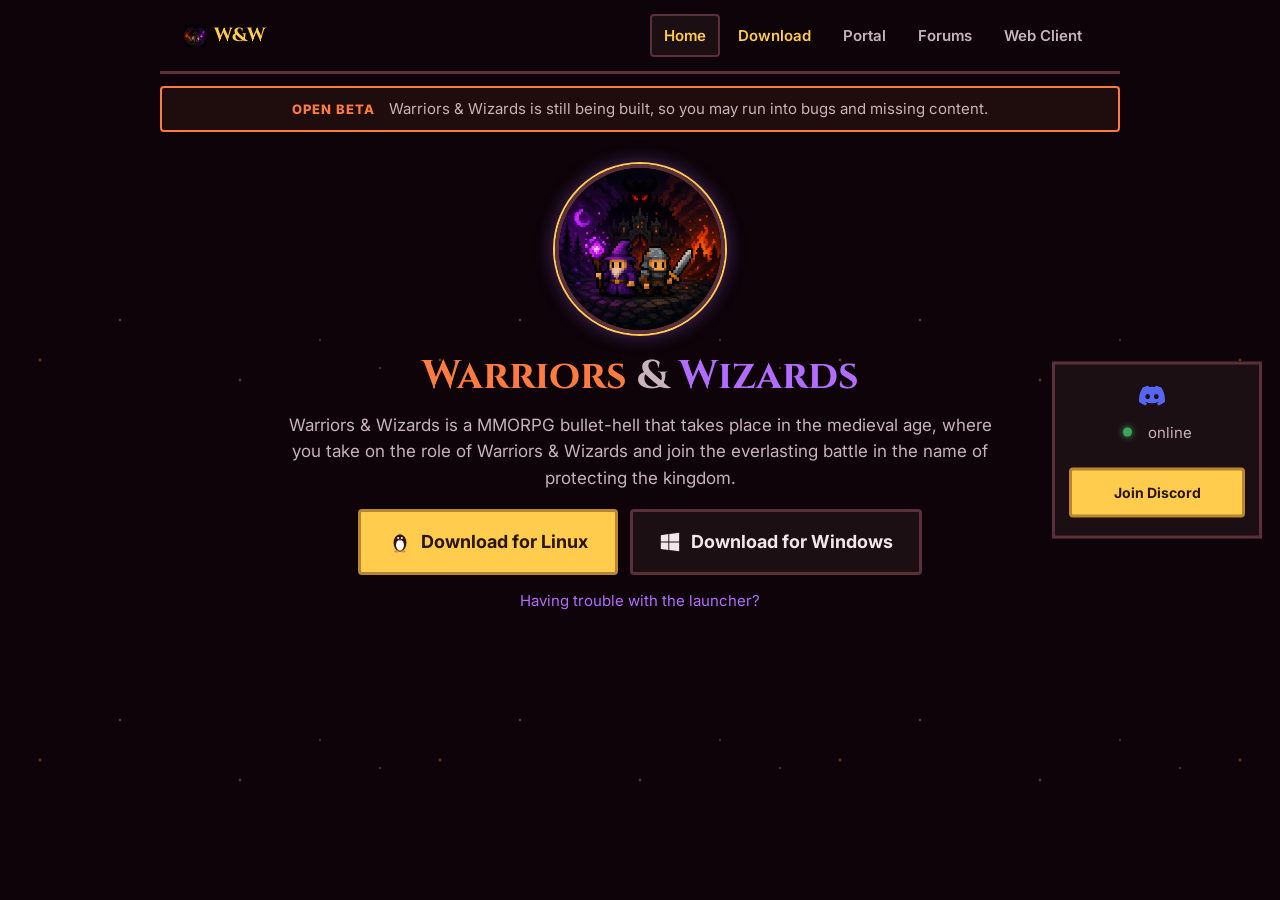
==== commit e9000549: "tweaks" ====
--- a/index.html
+++ b/index.html
@@ -40,11 +40,11 @@
       <h1 class="game-title"><span class="t-war">Warriors</span> <span class="amp">&amp;</span> <span class="t-wiz">Wizards</span></h1>
       <p class="tagline">Warriors &amp; Wizards is a MMORPG bullet-hell that takes place in the medieval age, where you take on the role of Warriors &amp; Wizards and join the everlasting battle in the name of protecting the kingdom.</p>
       <div class="cta-row" id="downloads">
-        <a class="btn btn-primary btn-os" id="dl-windows" href="/downloads/WaWLauncher.exe">
+        <a class="btn btn-primary btn-os" id="dl-windows" href="/downloads/WaW-Installer.exe">
           <svg viewBox="0 0 24 24" aria-hidden="true"><path fill="currentColor" d="M2 4.5 10.2 3.4v8.1H2zM11.2 3.2 22 1.8v9.7H11.2zM2 12.5h8.2v8.1L2 19.5zM11.2 12.5H22v9.7l-10.8-1.4z"/></svg>
           Download for Windows
         </a>
-        <a class="btn btn-primary btn-os" id="dl-linux" href="/downloads/WaWLauncher-linux.tar.gz">
+        <a class="btn btn-primary btn-os" id="dl-linux" href="/downloads/WaW-Installer-linux.tar.gz">
           <svg viewBox="0 0 24 24" aria-hidden="true"><ellipse cx="12" cy="13" rx="7" ry="9.5" fill="currentColor"/><ellipse cx="12" cy="15.5" rx="4.3" ry="6" fill="#fff"/><circle cx="10" cy="7.6" r="1.1" fill="#fff"/><circle cx="14" cy="7.6" r="1.1" fill="#fff"/><path d="M10.4 9.6h3.2L12 11.4z" fill="#ff7b3f"/><ellipse cx="8.3" cy="22.3" rx="2.6" ry="1.2" fill="#ff7b3f"/><ellipse cx="15.7" cy="22.3" rx="2.6" ry="1.2" fill="#ff7b3f"/></svg>
           Download for Linux
         </a>
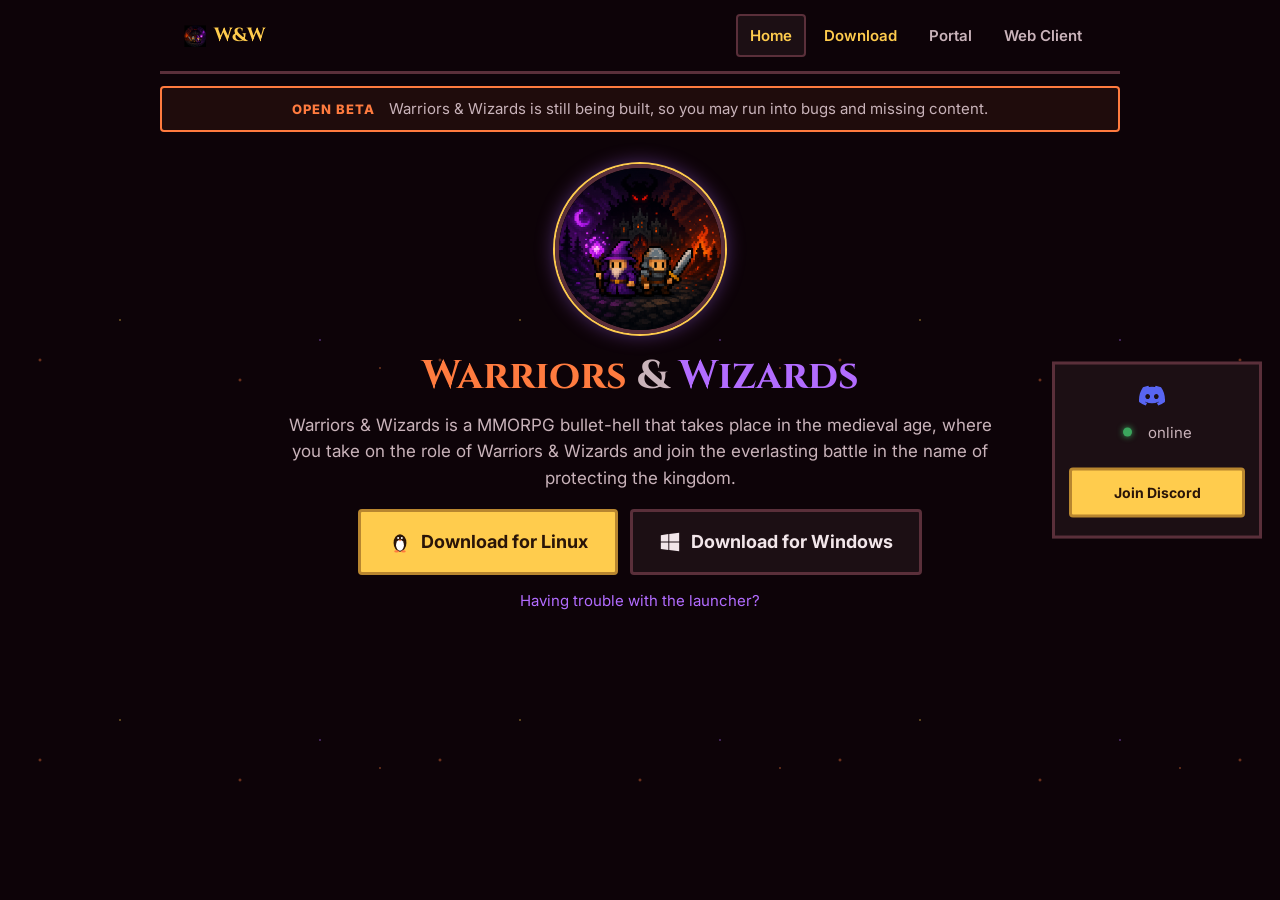
==== commit 392e4ac8: "gettin there" ====
--- a/index.html
+++ b/index.html
@@ -22,7 +22,6 @@
     <a href="/" class="nav-link is-current">Home</a>
     <a href="/download/" class="nav-link nav-download">Download</a>
     <a href="https://portal.warriorsandwizards.com" class="nav-link">Portal</a>
-    <a href="https://forums.warriorsandwizards.com" class="nav-link">Forums</a>
     <a href="https://play.warriorsandwizards.com" class="nav-link">Web Client</a>
   </div>
 </nav>
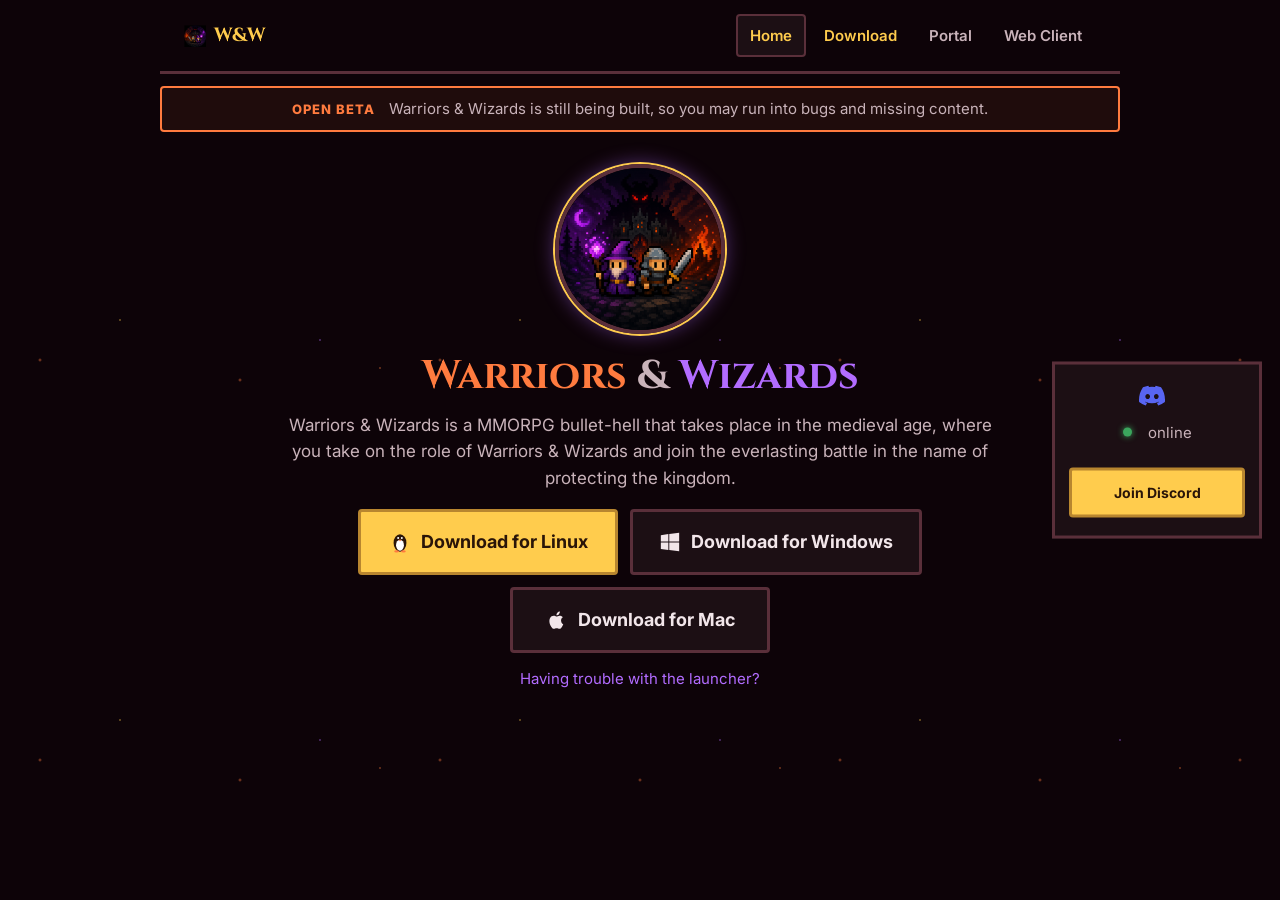
==== commit 6cf6aaba: "we support mac/apple systems now" ====
--- a/index.html
+++ b/index.html
@@ -4,7 +4,7 @@
 <meta charset="UTF-8">
 <meta name="viewport" content="width=device-width, initial-scale=1.0">
 <title>Warriors &amp; Wizards</title>
-<meta name="description" content="Warriors &amp; Wizards is a free online action RPG. Download the launcher for Windows or Linux, or play in your browser.">
+<meta name="description" content="Warriors &amp; Wizards is a free online action RPG. Download the launcher for Windows, Mac or Linux, or play in your browser.">
 <link rel="icon" href="assets/favicon-32.png" type="image/png" sizes="32x32">
 <link rel="apple-touch-icon" href="assets/favicon-192.png">
 <link rel="preconnect" href="https://fonts.googleapis.com">
@@ -47,6 +47,10 @@
           <svg viewBox="0 0 24 24" aria-hidden="true"><ellipse cx="12" cy="13" rx="7" ry="9.5" fill="currentColor"/><ellipse cx="12" cy="15.5" rx="4.3" ry="6" fill="#fff"/><circle cx="10" cy="7.6" r="1.1" fill="#fff"/><circle cx="14" cy="7.6" r="1.1" fill="#fff"/><path d="M10.4 9.6h3.2L12 11.4z" fill="#ff7b3f"/><ellipse cx="8.3" cy="22.3" rx="2.6" ry="1.2" fill="#ff7b3f"/><ellipse cx="15.7" cy="22.3" rx="2.6" ry="1.2" fill="#ff7b3f"/></svg>
           Download for Linux
         </a>
+        <a class="btn btn-primary btn-os" id="dl-mac" href="/downloads/WaW-Mac.zip">
+          <svg viewBox="0 0 24 24" aria-hidden="true"><path fill="currentColor" d="M16.4 12.6c0-2.3 1.9-3.4 2-3.5-1.1-1.6-2.8-1.8-3.4-1.8-1.4-.1-2.8.9-3.5.9-.7 0-1.9-.9-3.1-.8-1.6 0-3.1.9-3.9 2.4-1.7 2.9-.4 7.2 1.2 9.5.8 1.1 1.7 2.4 2.9 2.3 1.2 0 1.6-.7 3-.7s1.8.7 3.1.7c1.3 0 2.1-1.1 2.8-2.3.9-1.3 1.3-2.6 1.3-2.6s-2.4-1-2.4-4.1zM14.1 5.6c.6-.8 1.1-1.8 1-2.9-.9 0-2.1.6-2.7 1.4-.6.7-1.1 1.8-1 2.8 1 .1 2.1-.5 2.7-1.3z"/></svg>
+          Download for Mac
+        </a>
       </div>
       <p class="hint"><a href="/download/#faq">Having trouble with the launcher?</a></p>
       <p class="hint" id="alt-hint" hidden></p>
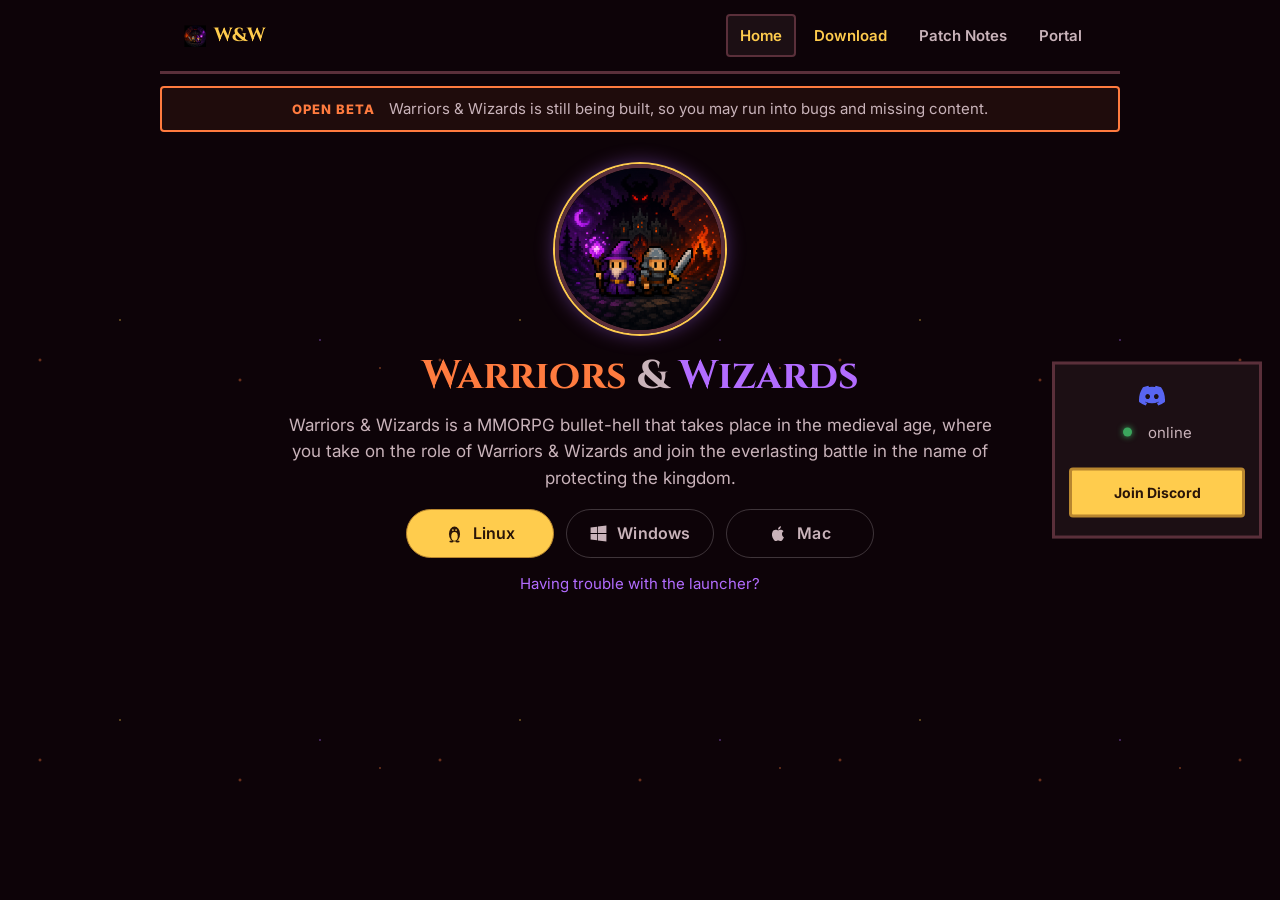
==== commit d1c24a0b: "webclient temp down" ====
--- a/index.html
+++ b/index.html
@@ -4,7 +4,7 @@
 <meta charset="UTF-8">
 <meta name="viewport" content="width=device-width, initial-scale=1.0">
 <title>Warriors &amp; Wizards</title>
-<meta name="description" content="Warriors &amp; Wizards is a free online action RPG. Download the launcher for Windows, Mac or Linux, or play in your browser.">
+<meta name="description" content="Warriors &amp; Wizards is a free online action RPG. Download the launcher for Windows, Mac or Linux.">
 <link rel="icon" href="assets/favicon-32.png" type="image/png" sizes="32x32">
 <link rel="apple-touch-icon" href="assets/favicon-192.png">
 <link rel="preconnect" href="https://fonts.googleapis.com">
@@ -21,8 +21,8 @@
   <div class="nav-links">
     <a href="/" class="nav-link is-current">Home</a>
     <a href="/download/" class="nav-link nav-download">Download</a>
+    <a href="/patch-notes/" class="nav-link">Patch Notes</a>
     <a href="https://portal.warriorsandwizards.com" class="nav-link">Portal</a>
-    <a href="https://play.warriorsandwizards.com" class="nav-link">Web Client</a>
   </div>
 </nav>
 
@@ -38,18 +38,18 @@
     <div class="hero-text">
       <h1 class="game-title"><span class="t-war">Warriors</span> <span class="amp">&amp;</span> <span class="t-wiz">Wizards</span></h1>
       <p class="tagline">Warriors &amp; Wizards is a MMORPG bullet-hell that takes place in the medieval age, where you take on the role of Warriors &amp; Wizards and join the everlasting battle in the name of protecting the kingdom.</p>
-      <div class="cta-row" id="downloads">
-        <a class="btn btn-primary btn-os" id="dl-windows" href="/downloads/WaW-Installer.exe">
+      <div class="cta-row" id="downloads" aria-label="Download the game">
+        <a class="btn btn-primary btn-os" id="dl-windows" title="Download for Windows" aria-label="Download for Windows" href="/downloads/WaW-Installer.exe">
           <svg viewBox="0 0 24 24" aria-hidden="true"><path fill="currentColor" d="M2 4.5 10.2 3.4v8.1H2zM11.2 3.2 22 1.8v9.7H11.2zM2 12.5h8.2v8.1L2 19.5zM11.2 12.5H22v9.7l-10.8-1.4z"/></svg>
-          Download for Windows
+          <span>Windows</span>
         </a>
-        <a class="btn btn-primary btn-os" id="dl-linux" href="/downloads/WaW-Installer-linux.tar.gz">
-          <svg viewBox="0 0 24 24" aria-hidden="true"><ellipse cx="12" cy="13" rx="7" ry="9.5" fill="currentColor"/><ellipse cx="12" cy="15.5" rx="4.3" ry="6" fill="#fff"/><circle cx="10" cy="7.6" r="1.1" fill="#fff"/><circle cx="14" cy="7.6" r="1.1" fill="#fff"/><path d="M10.4 9.6h3.2L12 11.4z" fill="#ff7b3f"/><ellipse cx="8.3" cy="22.3" rx="2.6" ry="1.2" fill="#ff7b3f"/><ellipse cx="15.7" cy="22.3" rx="2.6" ry="1.2" fill="#ff7b3f"/></svg>
-          Download for Linux
+        <a class="btn btn-primary btn-os" id="dl-linux" title="Download for Linux" aria-label="Download for Linux" href="/downloads/WaW-Installer-linux.tar.gz">
+          <svg viewBox="0 0 24 24" aria-hidden="true"><defs><mask id="tux-cut"><rect width="24" height="24" fill="#fff"/><ellipse cx="12" cy="15.6" rx="4.1" ry="5.6" fill="#000"/><circle cx="10" cy="7.6" r="1.1" fill="#000"/><circle cx="14" cy="7.6" r="1.1" fill="#000"/></mask></defs><ellipse cx="12" cy="12.6" rx="7" ry="9.4" fill="currentColor" mask="url(#tux-cut)"/><ellipse cx="8.2" cy="22.2" rx="2.7" ry="1.3" fill="currentColor"/><ellipse cx="15.8" cy="22.2" rx="2.7" ry="1.3" fill="currentColor"/></svg>
+          <span>Linux</span>
         </a>
-        <a class="btn btn-primary btn-os" id="dl-mac" href="/downloads/WaW-Mac.zip">
+        <a class="btn btn-primary btn-os" id="dl-mac" title="Download for Mac" aria-label="Download for Mac" href="/downloads/WaW-Mac.zip">
           <svg viewBox="0 0 24 24" aria-hidden="true"><path fill="currentColor" d="M16.4 12.6c0-2.3 1.9-3.4 2-3.5-1.1-1.6-2.8-1.8-3.4-1.8-1.4-.1-2.8.9-3.5.9-.7 0-1.9-.9-3.1-.8-1.6 0-3.1.9-3.9 2.4-1.7 2.9-.4 7.2 1.2 9.5.8 1.1 1.7 2.4 2.9 2.3 1.2 0 1.6-.7 3-.7s1.8.7 3.1.7c1.3 0 2.1-1.1 2.8-2.3.9-1.3 1.3-2.6 1.3-2.6s-2.4-1-2.4-4.1zM14.1 5.6c.6-.8 1.1-1.8 1-2.9-.9 0-2.1.6-2.7 1.4-.6.7-1.1 1.8-1 2.8 1 .1 2.1-.5 2.7-1.3z"/></svg>
-          Download for Mac
+          <span>Mac</span>
         </a>
       </div>
       <p class="hint"><a href="/download/#faq">Having trouble with the launcher?</a></p>
--- a/css/style.css
+++ b/css/style.css
@@ -172,17 +172,27 @@
 }
 .btn-secondary:hover { border-color: var(--purple); color: var(--gold); }
 
-/* the two download buttons on the landing page: an OS icon + the label, same width */
+/* the download buttons on the landing page (2026-10-04, the user: sleek / minimal - an OS icon + one word): compact pills of one width,
+   a thin border, your own system's button gold (os.js) and the others outlined */
 .btn-os {
   display: inline-flex;
   align-items: center;
   justify-content: center;
-  gap: 10px;
-  min-width: 260px;
-  padding: 16px 26px;
-  font-size: 18px;
-}
-.btn-os svg { width: 22px; height: 22px; flex: 0 0 auto; }
+  gap: 9px;
+  min-width: 148px;
+  padding: 11px 22px;
+  font-size: 16px;
+  font-weight: 600;
+  letter-spacing: 0.2px;
+  border-width: 1.5px;
+  border-radius: 999px;
+  transition: transform 0.12s ease, background 0.15s ease, border-color 0.15s ease, box-shadow 0.15s ease;
+}
+.btn-os svg { width: 19px; height: 19px; flex: 0 0 auto; }
+.btn-os:hover { transform: translateY(-1px); box-shadow: 0 6px 18px rgba(0, 0, 0, 0.35); }
+.btn-os:active { transform: translateY(1px); box-shadow: none; }
+.btn-os.btn-secondary { background: transparent; border-color: rgba(242, 230, 234, 0.22); color: var(--text-dim); }
+.btn-os.btn-secondary:hover { border-color: var(--gold); color: var(--gold); }
 
 .site-footer {
   text-align: center;
@@ -195,6 +205,20 @@
   text-decoration: none;
 }
 .site-footer a:hover { color: var(--gold); }
+
+/* ---- the Patch Notes page (2026-10-01: the patch notes live here only) ---- */
+.pn-months { margin: 0 0 18px; font-size: 14px; color: var(--text-dim); }
+.pn-months a { color: var(--purple); text-decoration: none; }
+.pn-months a:hover { color: var(--gold); }
+.pn-list { text-align: left; }
+.pn-month { margin-bottom: 26px; scroll-margin-top: 20px; }
+.pn-month-title { font-family: var(--font-display); color: var(--gold); font-size: 22px; margin: 0 0 12px; text-align: center; }
+.pn-note { margin-bottom: 16px; gap: 6px; }
+.pn-version { font-family: var(--font-display); font-size: 26px; color: var(--gold); margin: 0; }
+.pn-meta { font-size: 13px; color: var(--text-dim); }
+.pn-title { font-size: 18px; color: var(--text); margin: 6px 0 2px; }
+.pn-note ul { margin: 4px 0 0; padding-left: 20px; color: var(--text-dim); font-size: 15px; }
+.pn-note li { margin-bottom: 8px; line-height: 1.5; }
 
 @media (max-width: 640px) {
   .hero {
@@ -203,7 +227,8 @@
   .hero-art-wrap { width: 130px; height: 130px; }
   .game-title { font-size: 30px; }
   .tagline { font-size: 16px; }
-  .btn-os { min-width: 0; width: 100%; }
+  .btn-os { min-width: 0; width: 100%; max-width: 280px; }
+  .cta-row { flex-direction: column; align-items: center; }
 }
 
 /* ---- site navigation ---- */
@@ -313,19 +338,6 @@
 .card .btn { align-self: flex-start; }
 .fine { font-size: 14px; color: var(--text-dim); }
 code { font-family: ui-monospace, Consolas, monospace; font-size: 14px; background: var(--bg); border: 1px solid var(--border); padding: 1px 6px; border-radius: 3px; }
-
-/* ---- Web Client button under the download cards ---- */
-.alt-play {
-  display: flex;
-  flex-wrap: wrap;
-  align-items: center;
-  justify-content: center;
-  gap: 14px;
-  margin: 4px 0 22px;
-  color: var(--text-dim);
-  font-size: 15px;
-}
-.alt-play .btn { padding: 9px 18px; font-size: 14px; }
 
 /* ---- folded system requirements ---- */
 .reqs {
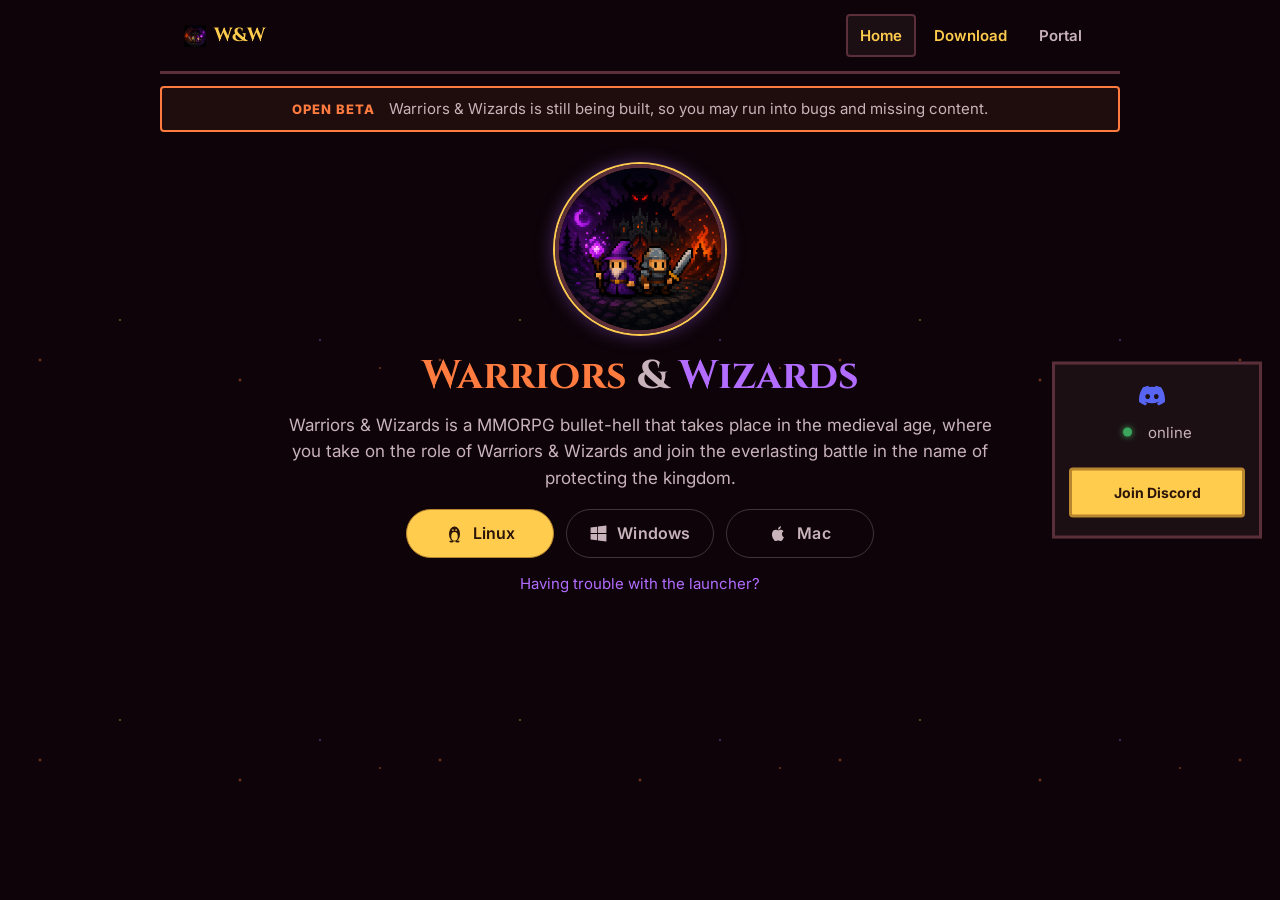
==== commit ce184c0e: "tweaks" ====
--- a/index.html
+++ b/index.html
@@ -21,7 +21,6 @@
   <div class="nav-links">
     <a href="/" class="nav-link is-current">Home</a>
     <a href="/download/" class="nav-link nav-download">Download</a>
-    <a href="/patch-notes/" class="nav-link">Patch Notes</a>
     <a href="https://portal.warriorsandwizards.com" class="nav-link">Portal</a>
   </div>
 </nav>
--- a/css/style.css
+++ b/css/style.css
@@ -206,20 +206,6 @@
 }
 .site-footer a:hover { color: var(--gold); }
 
-/* ---- the Patch Notes page (2026-10-01: the patch notes live here only) ---- */
-.pn-months { margin: 0 0 18px; font-size: 14px; color: var(--text-dim); }
-.pn-months a { color: var(--purple); text-decoration: none; }
-.pn-months a:hover { color: var(--gold); }
-.pn-list { text-align: left; }
-.pn-month { margin-bottom: 26px; scroll-margin-top: 20px; }
-.pn-month-title { font-family: var(--font-display); color: var(--gold); font-size: 22px; margin: 0 0 12px; text-align: center; }
-.pn-note { margin-bottom: 16px; gap: 6px; }
-.pn-version { font-family: var(--font-display); font-size: 26px; color: var(--gold); margin: 0; }
-.pn-meta { font-size: 13px; color: var(--text-dim); }
-.pn-title { font-size: 18px; color: var(--text); margin: 6px 0 2px; }
-.pn-note ul { margin: 4px 0 0; padding-left: 20px; color: var(--text-dim); font-size: 15px; }
-.pn-note li { margin-bottom: 8px; line-height: 1.5; }
-
 @media (max-width: 640px) {
   .hero {
     padding-top: 24px;
